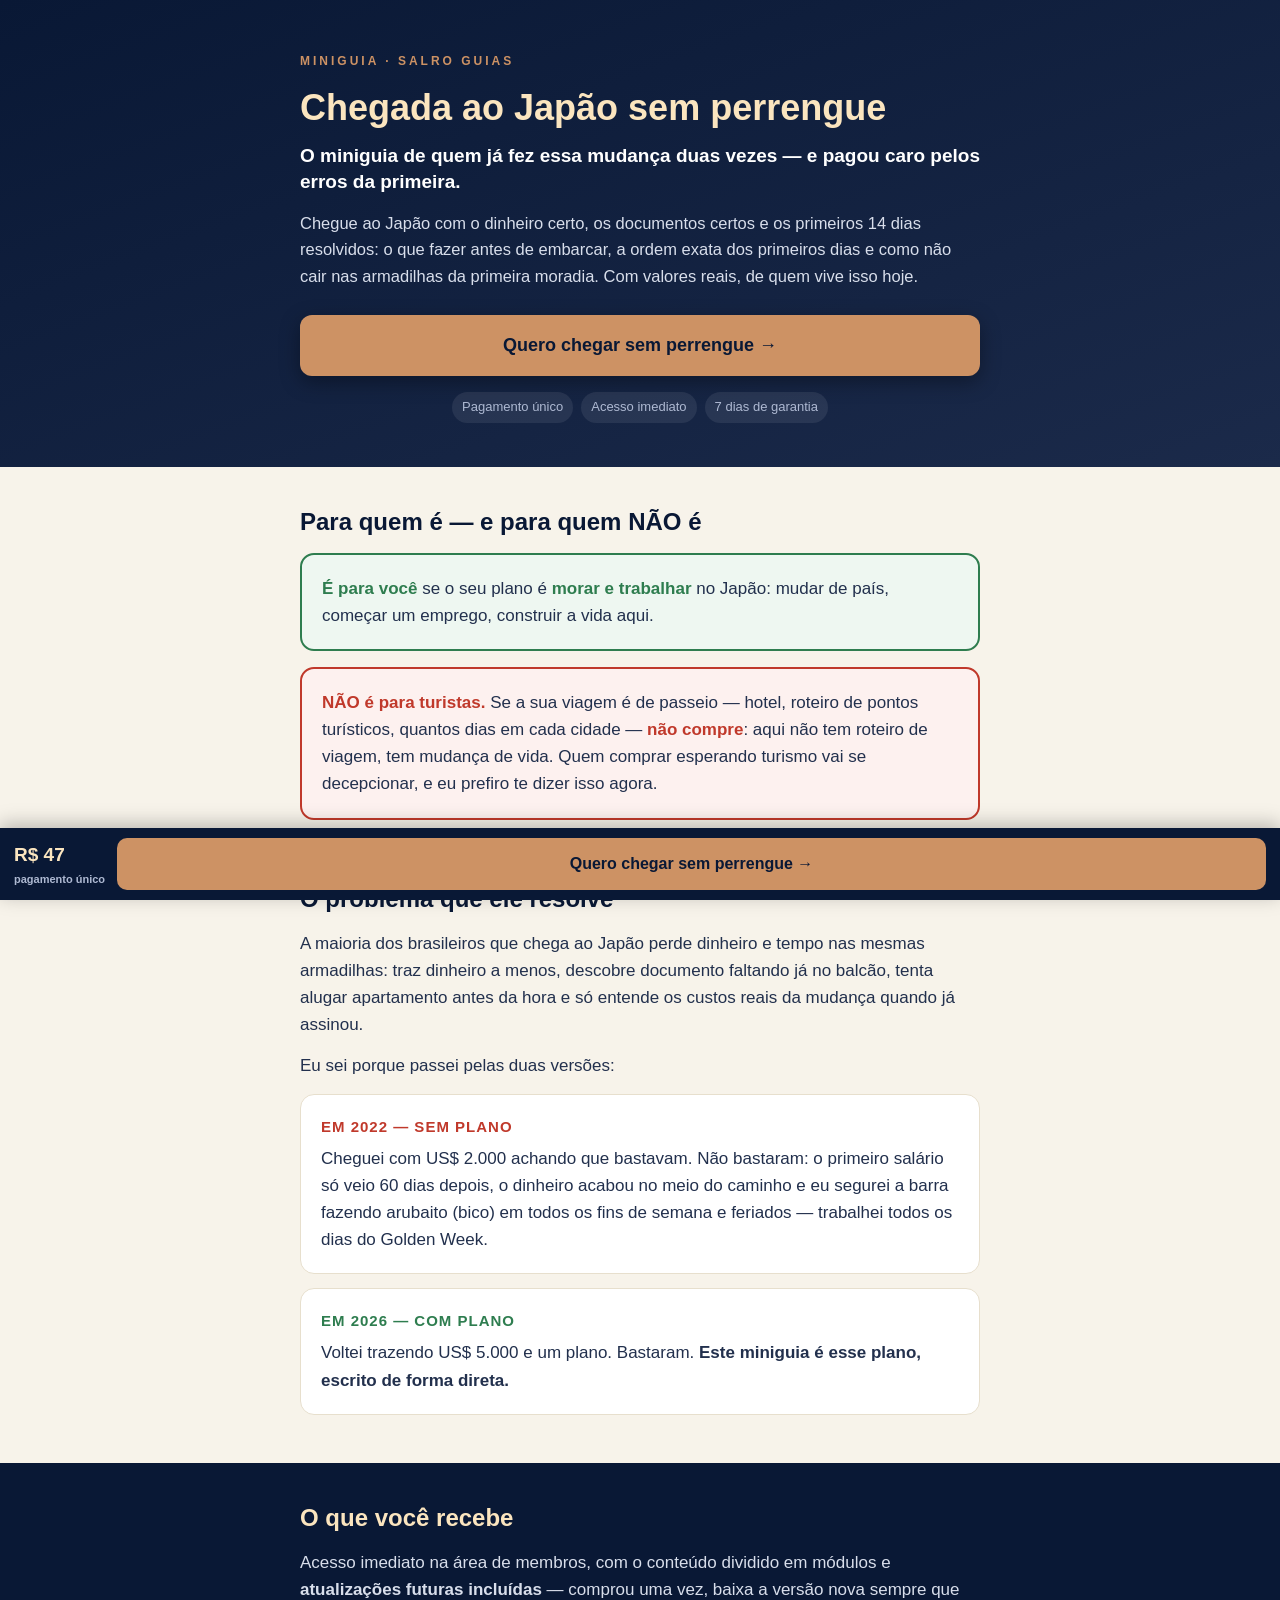
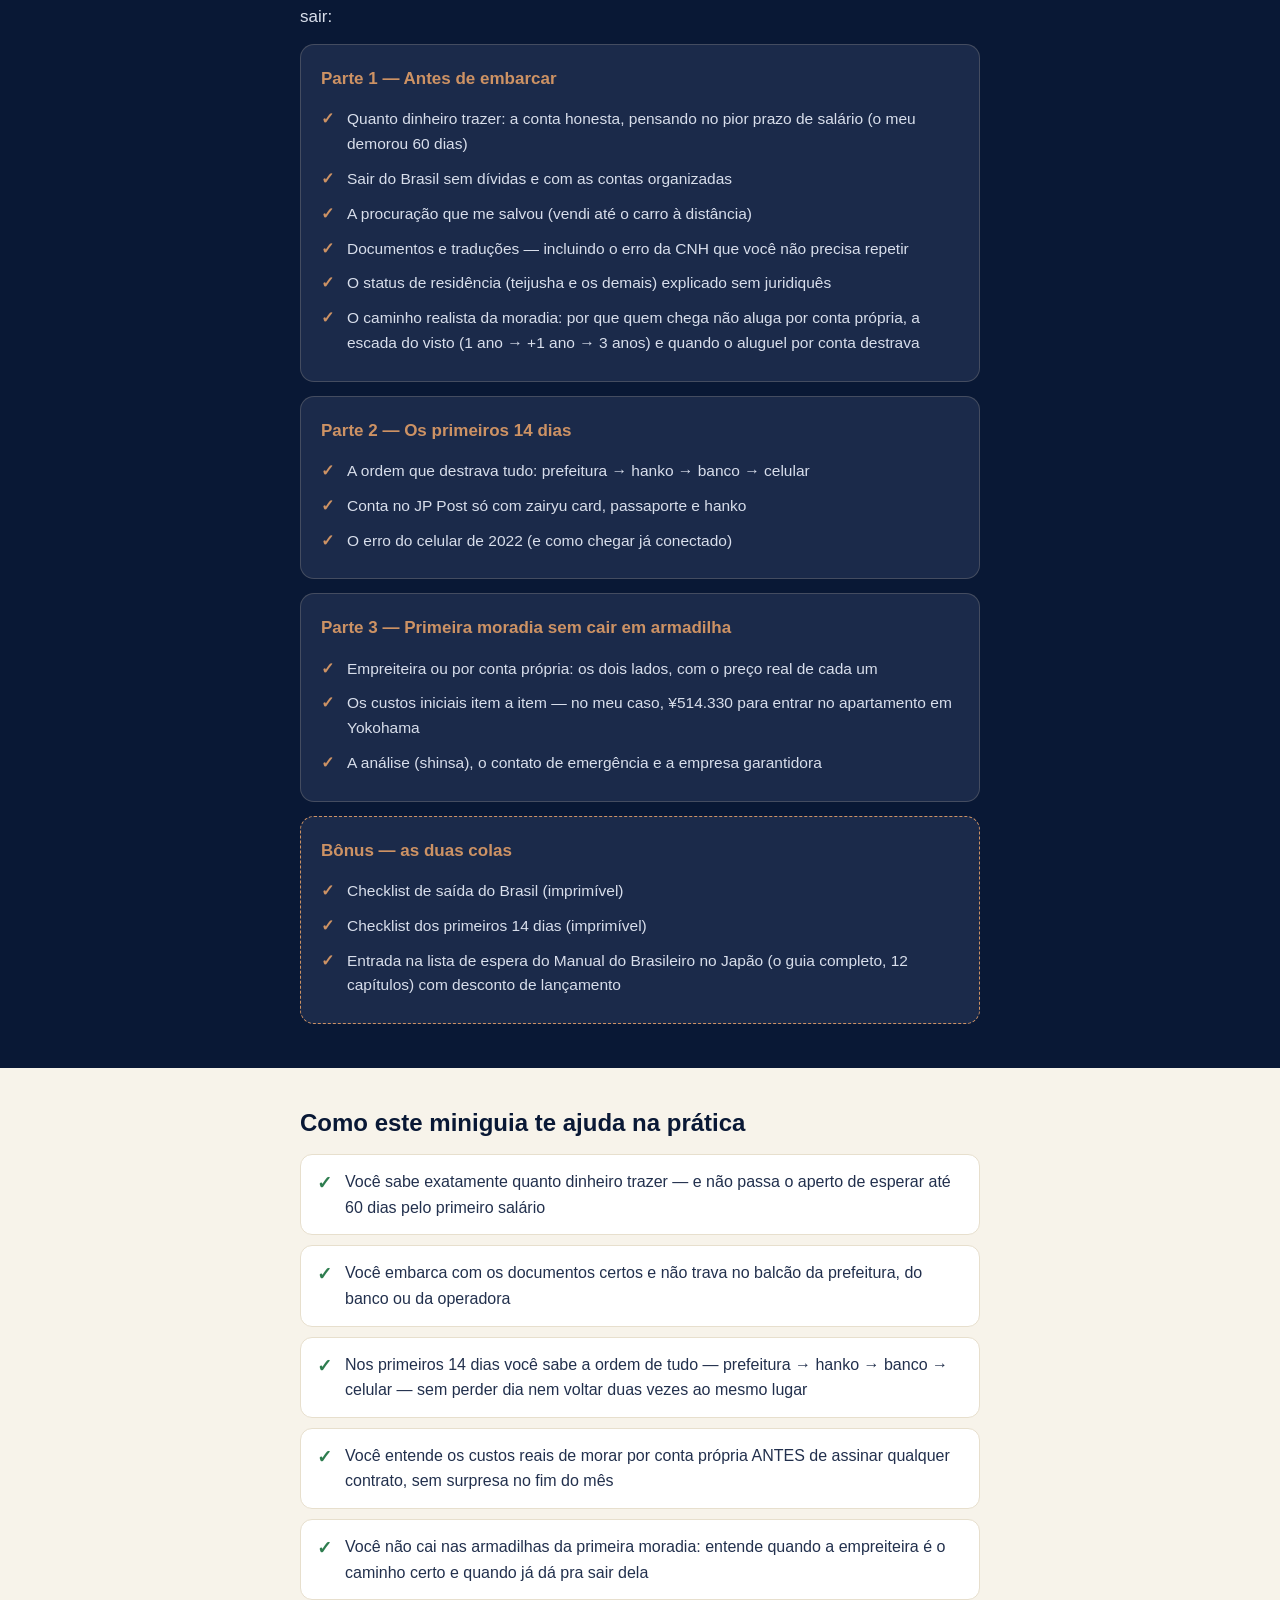
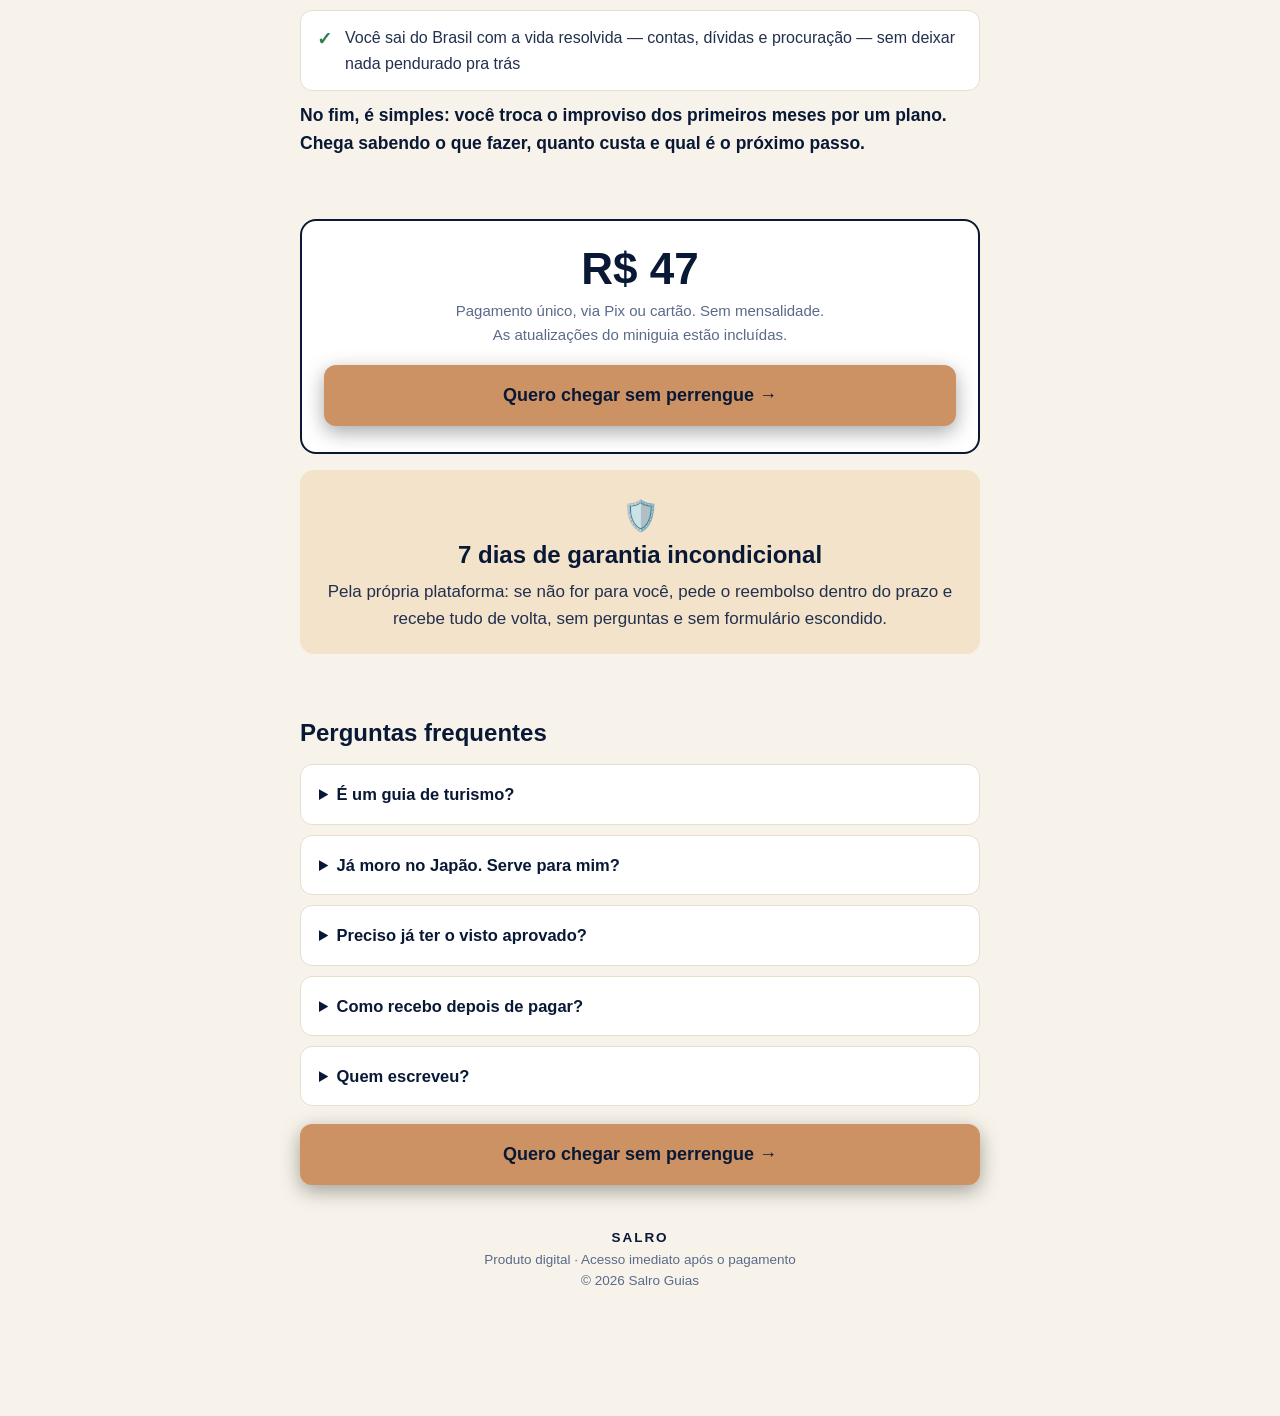
==== chegada/index.html @ 84d9bffd "Pagina de vendas do miniguia (funil) em /chegada" ====
<!DOCTYPE html>
<html lang="pt-BR">
<head>
<meta charset="UTF-8">
<meta name="viewport" content="width=device-width, initial-scale=1.0">
<title>Chegada ao Japão sem perrengue — Miniguia</title>
<meta name="description" content="O miniguia de quem já fez a mudança Brasil → Japão duas vezes: quanto dinheiro trazer, os documentos certos e os primeiros 14 dias resolvidos. Para quem vai morar e trabalhar no Japão — não é guia de turismo.">
<style>
  :root{
    --marinho:#091835; --marinho-tela:#1B2A4A; --creme:#FBE5BF; --papel:#F7F3EA;
    --tan:#CD9264; --texto:#22304d; --suave:#5a6a8a;
  }
  *{margin:0;padding:0;box-sizing:border-box}
  html{scroll-behavior:smooth}
  body{font-family:-apple-system,BlinkMacSystemFont,"Segoe UI",Roboto,Helvetica,Arial,sans-serif;background:var(--papel);color:var(--texto);line-height:1.6;font-size:17px}
  .wrap{max-width:720px;margin:0 auto;padding:0 20px}
  /* HERO */
  .hero{background:linear-gradient(160deg,var(--marinho) 0%,var(--marinho-tela) 100%);color:var(--creme);padding:52px 0 44px;text-align:left}
  .eyebrow{font-size:12px;letter-spacing:3px;text-transform:uppercase;color:var(--tan);font-weight:700;margin-bottom:16px}
  .hero h1{font-size:36px;line-height:1.15;font-weight:800;margin-bottom:14px}
  .hero .sub{font-size:19px;font-weight:600;color:#fff;margin-bottom:14px;line-height:1.4}
  .hero p{color:#d8deeb;font-size:16.5px;margin-bottom:26px}
  .cta{display:block;text-align:center;background:var(--tan);color:var(--marinho);font-weight:800;font-size:18px;padding:16px 22px;border-radius:12px;text-decoration:none;box-shadow:0 6px 20px rgba(0,0,0,.35)}
  .cta:active{transform:scale(.99)}
  .micro{display:flex;gap:8px;flex-wrap:wrap;justify-content:center;margin-top:16px;font-size:13px;color:#aeb9d2}
  .micro span{background:rgba(255,255,255,.08);padding:5px 10px;border-radius:999px}
  /* SEÇÕES */
  section{padding:40px 0 8px}
  h2{font-size:24px;line-height:1.25;color:var(--marinho);margin-bottom:16px;font-weight:800}
  p{margin-bottom:14px}
  .card{background:#fff;border:1px solid #e7dfcd;border-radius:14px;padding:20px;margin-bottom:16px}
  .warn{border:2px solid #c0392b;background:#fdf1ef}
  .warn strong{color:#c0392b}
  .ok{border:2px solid #2e7d4f;background:#eef7f1}
  .ok strong{color:#2e7d4f}
  .versus{display:grid;gap:14px}
  .versus .card{margin-bottom:0}
  .ano{font-weight:800;font-size:15px;letter-spacing:1px;text-transform:uppercase;margin-bottom:6px}
  .ruim .ano{color:#c0392b}.bom .ano{color:#2e7d4f}
  /* CONTEÚDO */
  .conteudo{background:var(--marinho);color:#e8ecf5;margin-top:40px;padding:40px 0 30px}
  .conteudo h2{color:var(--creme)}
  .parte{background:var(--marinho-tela);border:1px solid rgba(251,229,191,.18);border-radius:14px;padding:20px;margin-bottom:14px}
  .parte h3{color:var(--tan);font-size:17px;margin-bottom:10px}
  .parte ul{list-style:none}
  .parte li{padding:5px 0 5px 26px;position:relative;font-size:15.5px;color:#d8deeb}
  .parte li::before{content:"✓";position:absolute;left:0;color:var(--tan);font-weight:800}
  .bonus{border:1px dashed var(--tan)}
  /* BENEFÍCIOS */
  .beneficios ul{list-style:none}
  .beneficios li{background:#fff;border:1px solid #e7dfcd;border-radius:12px;padding:14px 16px 14px 44px;position:relative;margin-bottom:10px;font-size:16px}
  .beneficios li::before{content:"✓";position:absolute;left:16px;top:14px;color:#2e7d4f;font-weight:800;font-size:18px}
  .fecho{font-weight:700;color:var(--marinho);font-size:17.5px}
  /* PREÇO */
  .preco{background:#fff;border:2px solid var(--marinho);border-radius:16px;padding:26px 22px;text-align:center;margin-bottom:16px}
  .preco .valor{font-size:44px;font-weight:800;color:var(--marinho);line-height:1}
  .preco .cond{color:var(--suave);font-size:15px;margin:8px 0 18px}
  /* GARANTIA */
  .garantia{background:#f3e3cb;border-radius:14px;padding:22px;text-align:center;margin-bottom:16px}
  .garantia .selo{font-size:30px}
  .garantia h2{margin-bottom:8px}
  /* FAQ */
  details{background:#fff;border:1px solid #e7dfcd;border-radius:12px;padding:16px 18px;margin-bottom:10px}
  summary{font-weight:700;color:var(--marinho);cursor:pointer;font-size:16.5px}
  details p{margin:10px 0 2px;font-size:15.5px;color:var(--texto)}
  /* FOOTER */
  footer{padding:34px 0 110px;text-align:center;color:var(--suave);font-size:13.5px}
  footer .marca{font-weight:800;letter-spacing:2px;color:var(--marinho)}
  /* CTA FIXO */
  .sticky{position:fixed;left:0;right:0;bottom:0;background:var(--marinho);padding:10px 14px calc(10px + env(safe-area-inset-bottom));display:flex;align-items:center;gap:12px;z-index:50;box-shadow:0 -4px 18px rgba(0,0,0,.25)}
  .sticky .pv{color:var(--creme);font-weight:800;font-size:19px;white-space:nowrap}
  .sticky .pv small{display:block;font-size:11px;font-weight:600;color:#aeb9d2}
  .sticky a{flex:1;text-align:center;background:var(--tan);color:var(--marinho);font-weight:800;padding:13px 10px;border-radius:10px;text-decoration:none;font-size:16px}
</style>
</head>
<body>

<header class="hero">
  <div class="wrap">
    <div class="eyebrow">Miniguia · Salro Guias</div>
    <h1>Chegada ao Japão sem perrengue</h1>
    <div class="sub">O miniguia de quem já fez essa mudança duas vezes — e pagou caro pelos erros da primeira.</div>
    <p>Chegue ao Japão com o dinheiro certo, os documentos certos e os primeiros 14 dias resolvidos: o que fazer antes de embarcar, a ordem exata dos primeiros dias e como não cair nas armadilhas da primeira moradia. Com valores reais, de quem vive isso hoje.</p>
    <a class="cta" href="https://pay.kiwify.com.br/tS1xE5X">Quero chegar sem perrengue →</a>
    <div class="micro"><span>Pagamento único</span><span>Acesso imediato</span><span>7 dias de garantia</span></div>
  </div>
</header>

<section>
  <div class="wrap">
    <h2>Para quem é — e para quem NÃO é</h2>
    <div class="card ok">
      <p style="margin:0"><strong>É para você</strong> se o seu plano é <strong>morar e trabalhar</strong> no Japão: mudar de país, começar um emprego, construir a vida aqui.</p>
    </div>
    <div class="card warn">
      <p style="margin:0"><strong>NÃO é para turistas.</strong> Se a sua viagem é de passeio — hotel, roteiro de pontos turísticos, quantos dias em cada cidade — <strong>não compre</strong>: aqui não tem roteiro de viagem, tem mudança de vida. Quem comprar esperando turismo vai se decepcionar, e eu prefiro te dizer isso agora.</p>
    </div>
  </div>
</section>

<section>
  <div class="wrap">
    <h2>O problema que ele resolve</h2>
    <p>A maioria dos brasileiros que chega ao Japão perde dinheiro e tempo nas mesmas armadilhas: traz dinheiro a menos, descobre documento faltando já no balcão, tenta alugar apartamento antes da hora e só entende os custos reais da mudança quando já assinou.</p>
    <p>Eu sei porque passei pelas duas versões:</p>
    <div class="versus">
      <div class="card ruim">
        <div class="ano">Em 2022 — sem plano</div>
        <p style="margin:0">Cheguei com US$ 2.000 achando que bastavam. Não bastaram: o primeiro salário só veio 60 dias depois, o dinheiro acabou no meio do caminho e eu segurei a barra fazendo arubaito (bico) em todos os fins de semana e feriados — trabalhei todos os dias do Golden Week.</p>
      </div>
      <div class="card bom">
        <div class="ano">Em 2026 — com plano</div>
        <p style="margin:0">Voltei trazendo US$ 5.000 e um plano. Bastaram. <strong>Este miniguia é esse plano, escrito de forma direta.</strong></p>
      </div>
    </div>
  </div>
</section>

<div class="conteudo">
  <div class="wrap">
    <h2>O que você recebe</h2>
    <p style="color:#d8deeb">Acesso imediato na área de membros, com o conteúdo dividido em módulos e <strong>atualizações futuras incluídas</strong> — comprou uma vez, baixa a versão nova sempre que sair:</p>

    <div class="parte">
      <h3>Parte 1 — Antes de embarcar</h3>
      <ul>
        <li>Quanto dinheiro trazer: a conta honesta, pensando no pior prazo de salário (o meu demorou 60 dias)</li>
        <li>Sair do Brasil sem dívidas e com as contas organizadas</li>
        <li>A procuração que me salvou (vendi até o carro à distância)</li>
        <li>Documentos e traduções — incluindo o erro da CNH que você não precisa repetir</li>
        <li>O status de residência (teijusha e os demais) explicado sem juridiquês</li>
        <li>O caminho realista da moradia: por que quem chega não aluga por conta própria, a escada do visto (1 ano → +1 ano → 3 anos) e quando o aluguel por conta destrava</li>
      </ul>
    </div>

    <div class="parte">
      <h3>Parte 2 — Os primeiros 14 dias</h3>
      <ul>
        <li>A ordem que destrava tudo: prefeitura → hanko → banco → celular</li>
        <li>Conta no JP Post só com zairyu card, passaporte e hanko</li>
        <li>O erro do celular de 2022 (e como chegar já conectado)</li>
      </ul>
    </div>

    <div class="parte">
      <h3>Parte 3 — Primeira moradia sem cair em armadilha</h3>
      <ul>
        <li>Empreiteira ou por conta própria: os dois lados, com o preço real de cada um</li>
        <li>Os custos iniciais item a item — no meu caso, ¥514.330 para entrar no apartamento em Yokohama</li>
        <li>A análise (shinsa), o contato de emergência e a empresa garantidora</li>
      </ul>
    </div>

    <div class="parte bonus">
      <h3>Bônus — as duas colas</h3>
      <ul>
        <li>Checklist de saída do Brasil (imprimível)</li>
        <li>Checklist dos primeiros 14 dias (imprimível)</li>
        <li>Entrada na lista de espera do Manual do Brasileiro no Japão (o guia completo, 12 capítulos) com desconto de lançamento</li>
      </ul>
    </div>
  </div>
</div>

<section class="beneficios">
  <div class="wrap">
    <h2>Como este miniguia te ajuda na prática</h2>
    <ul>
      <li>Você sabe exatamente quanto dinheiro trazer — e não passa o aperto de esperar até 60 dias pelo primeiro salário</li>
      <li>Você embarca com os documentos certos e não trava no balcão da prefeitura, do banco ou da operadora</li>
      <li>Nos primeiros 14 dias você sabe a ordem de tudo — prefeitura → hanko → banco → celular — sem perder dia nem voltar duas vezes ao mesmo lugar</li>
      <li>Você entende os custos reais de morar por conta própria ANTES de assinar qualquer contrato, sem surpresa no fim do mês</li>
      <li>Você não cai nas armadilhas da primeira moradia: entende quando a empreiteira é o caminho certo e quando já dá pra sair dela</li>
      <li>Você sai do Brasil com a vida resolvida — contas, dívidas e procuração — sem deixar nada pendurado pra trás</li>
    </ul>
    <p class="fecho">No fim, é simples: você troca o improviso dos primeiros meses por um plano. Chega sabendo o que fazer, quanto custa e qual é o próximo passo.</p>
  </div>
</section>

<section>
  <div class="wrap">
    <div class="preco">
      <div class="valor">R$ 47</div>
      <div class="cond">Pagamento único, via Pix ou cartão. Sem mensalidade.<br>As atualizações do miniguia estão incluídas.</div>
      <a class="cta" href="https://pay.kiwify.com.br/tS1xE5X">Quero chegar sem perrengue →</a>
    </div>
    <div class="garantia">
      <div class="selo">🛡️</div>
      <h2>7 dias de garantia incondicional</h2>
      <p style="margin:0">Pela própria plataforma: se não for para você, pede o reembolso dentro do prazo e recebe tudo de volta, sem perguntas e sem formulário escondido.</p>
    </div>
  </div>
</section>

<section>
  <div class="wrap">
    <h2>Perguntas frequentes</h2>
    <details>
      <summary>É um guia de turismo?</summary>
      <p>Não. É para quem vai morar e trabalhar no Japão. Para turismo, ele não serve — de propósito.</p>
    </details>
    <details>
      <summary>Já moro no Japão. Serve para mim?</summary>
      <p>A Parte 3 (moradia por conta própria, custos reais, análise) foi feita para quem já estabilizou e quer sair do apartamento da empreiteira. As Partes 1 e 2 são para quem ainda vai embarcar.</p>
    </details>
    <details>
      <summary>Preciso já ter o visto aprovado?</summary>
      <p>Não. A Parte 1 ajuda justamente quem está se preparando — dinheiro, documentos e o caminho do status de residência entram antes do embarque.</p>
    </details>
    <details>
      <summary>Como recebo depois de pagar?</summary>
      <p>A plataforma libera seu acesso à área de membros na hora: você entra com seu login, lê/baixa os módulos e recebe as atualizações por e-mail.</p>
    </details>
    <details>
      <summary>Quem escreveu?</summary>
      <p>Um brasileiro que mora e trabalha no Japão e fez essa mudança duas vezes (2022 e 2026). Nada aqui é teoria copiada: são os meus números, os meus erros e o que funcionou na prática.</p>
    </details>
    <a class="cta" href="https://pay.kiwify.com.br/tS1xE5X" style="margin-top:18px">Quero chegar sem perrengue →</a>
  </div>
</section>

<footer>
  <div class="wrap">
    <div class="marca">SALRO</div>
    <p>Produto digital · Acesso imediato após o pagamento<br>© 2026 Salro Guias</p>
  </div>
</footer>

<div class="sticky">
  <div class="pv">R$ 47<small>pagamento único</small></div>
  <a href="https://pay.kiwify.com.br/tS1xE5X">Quero chegar sem perrengue →</a>
</div>

</body>
</html>
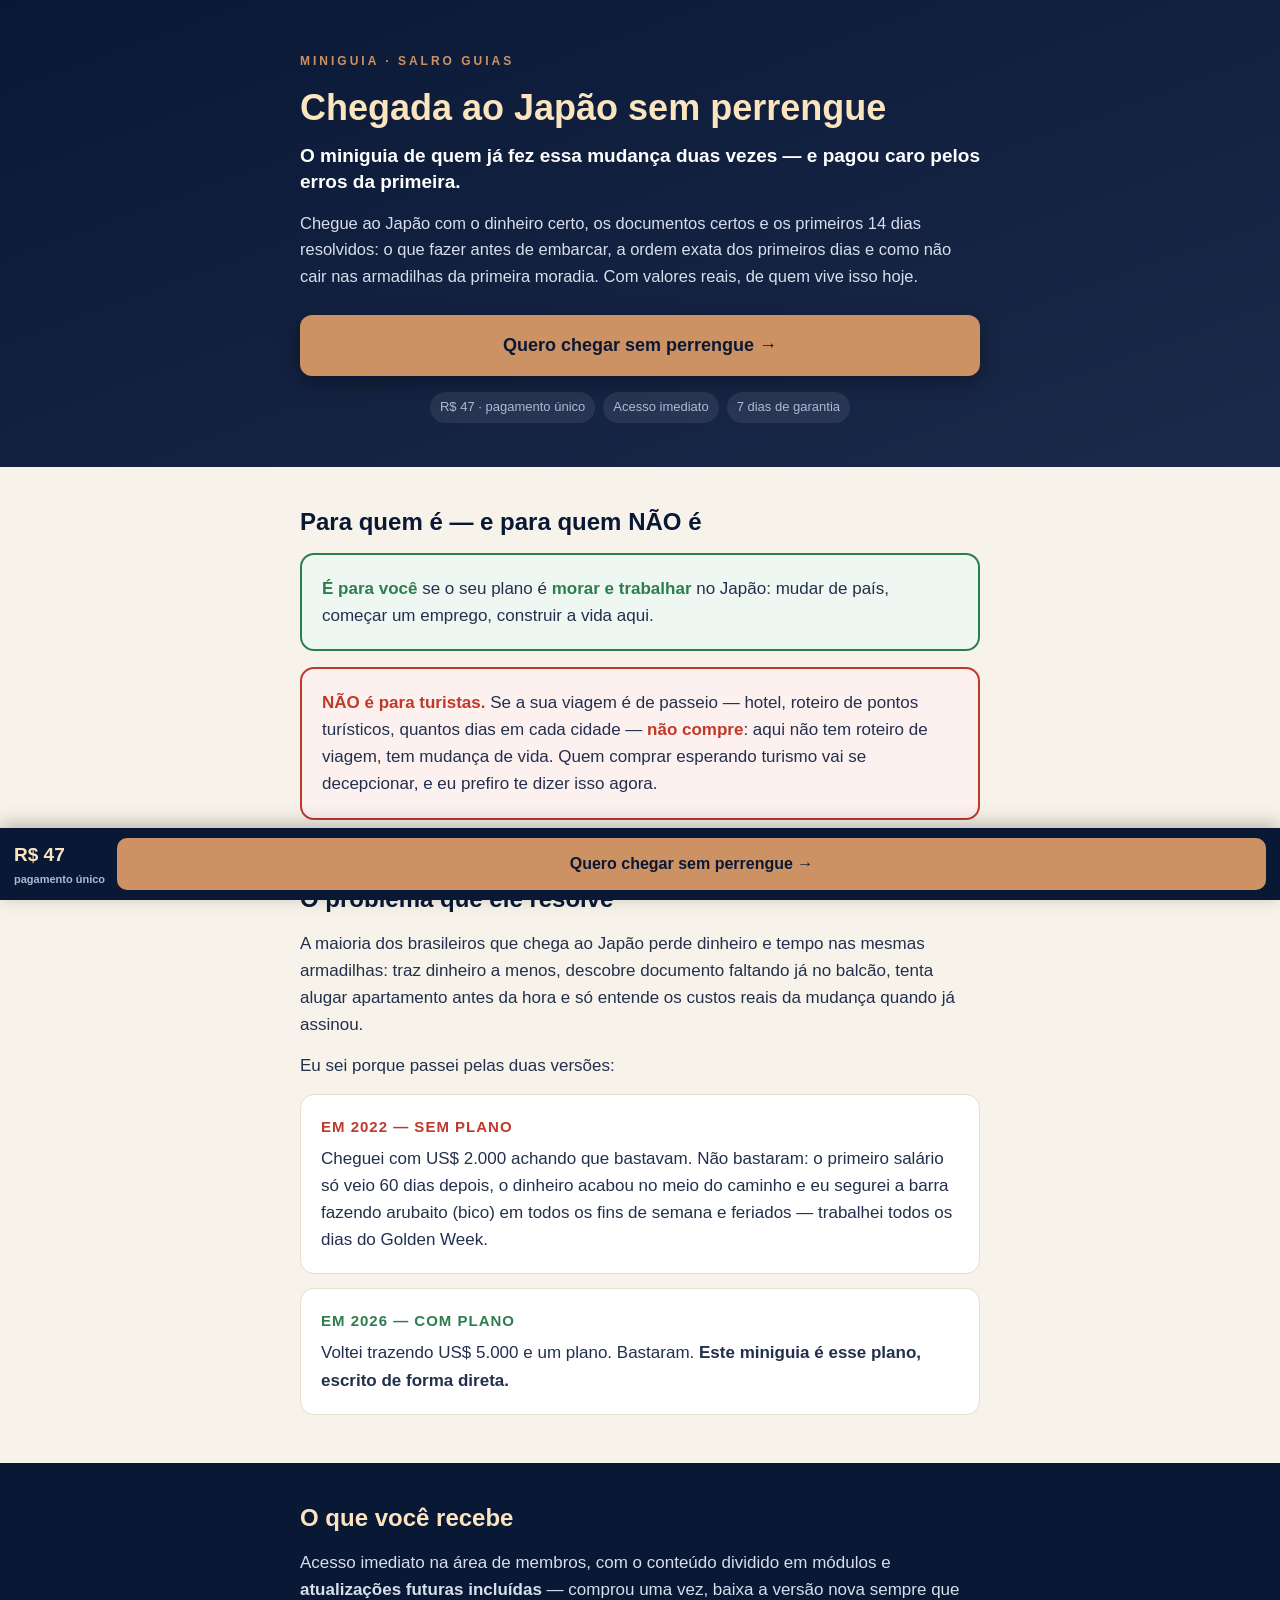
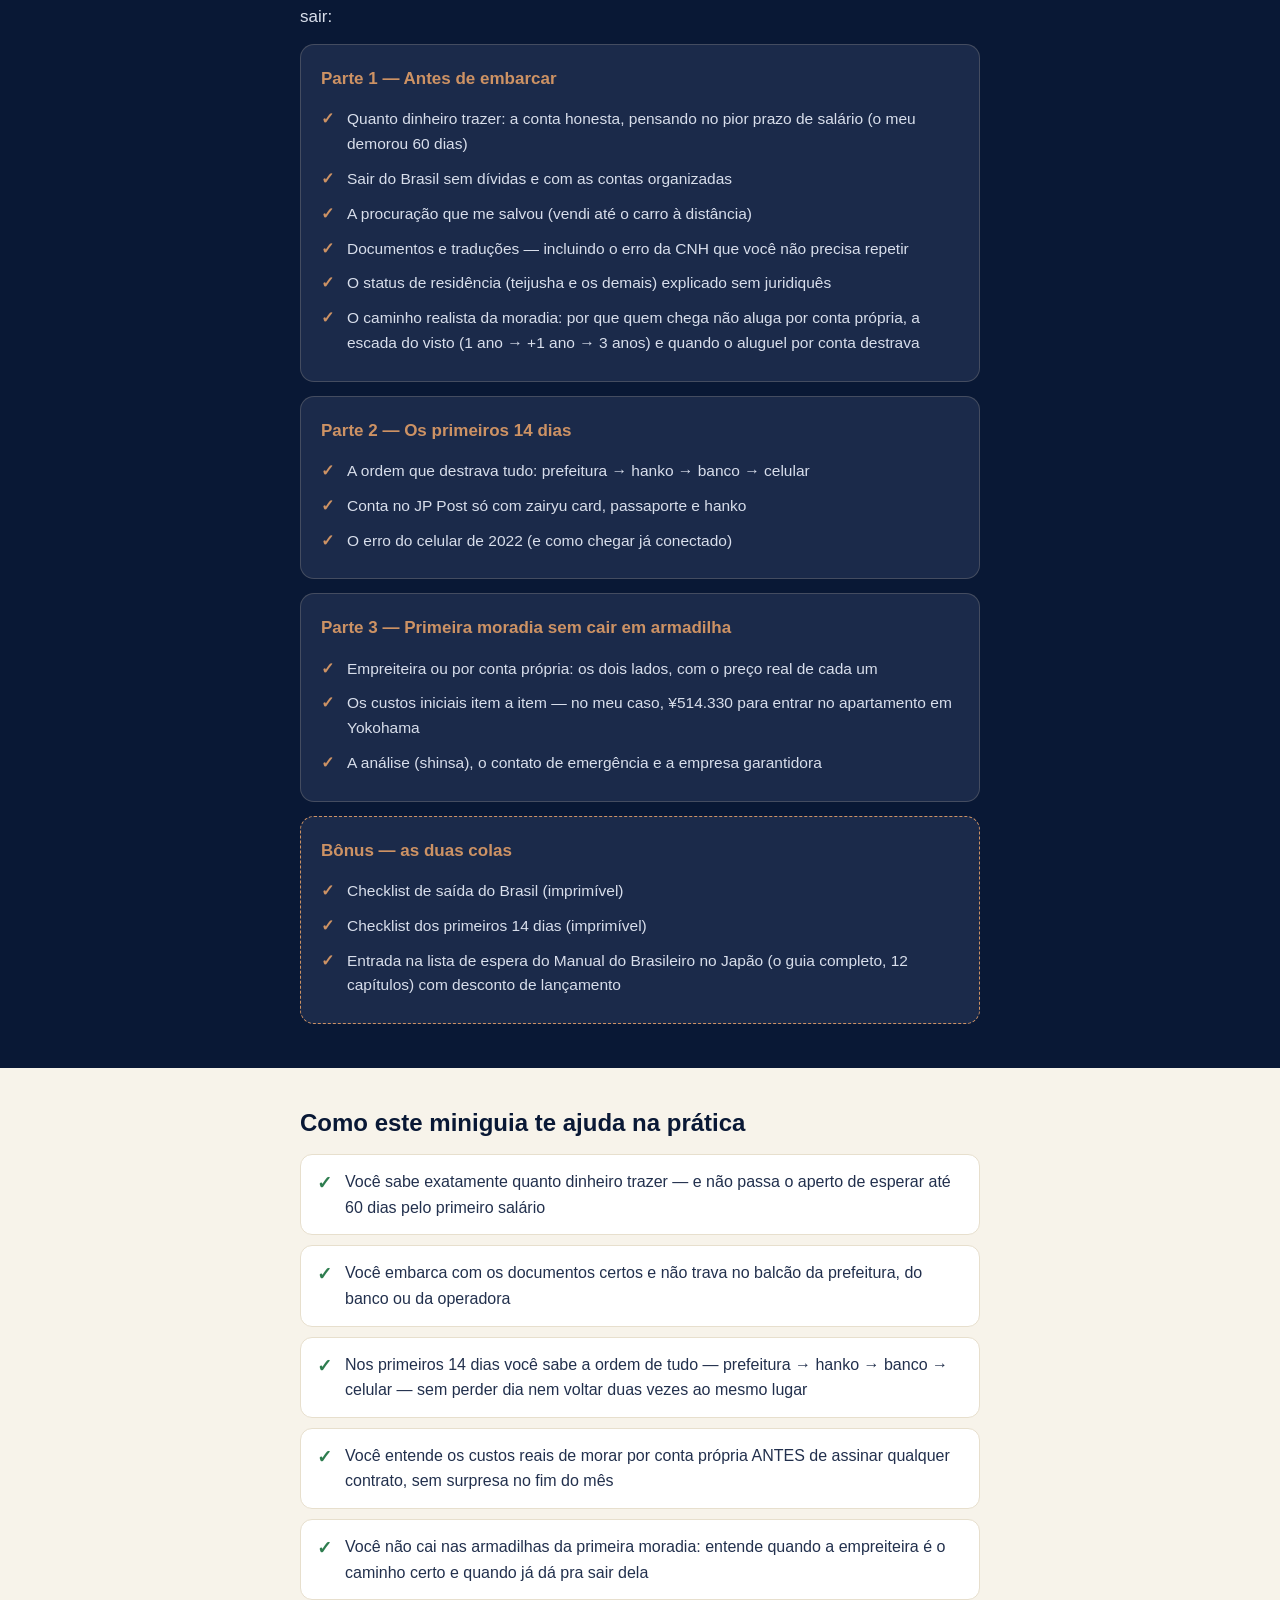
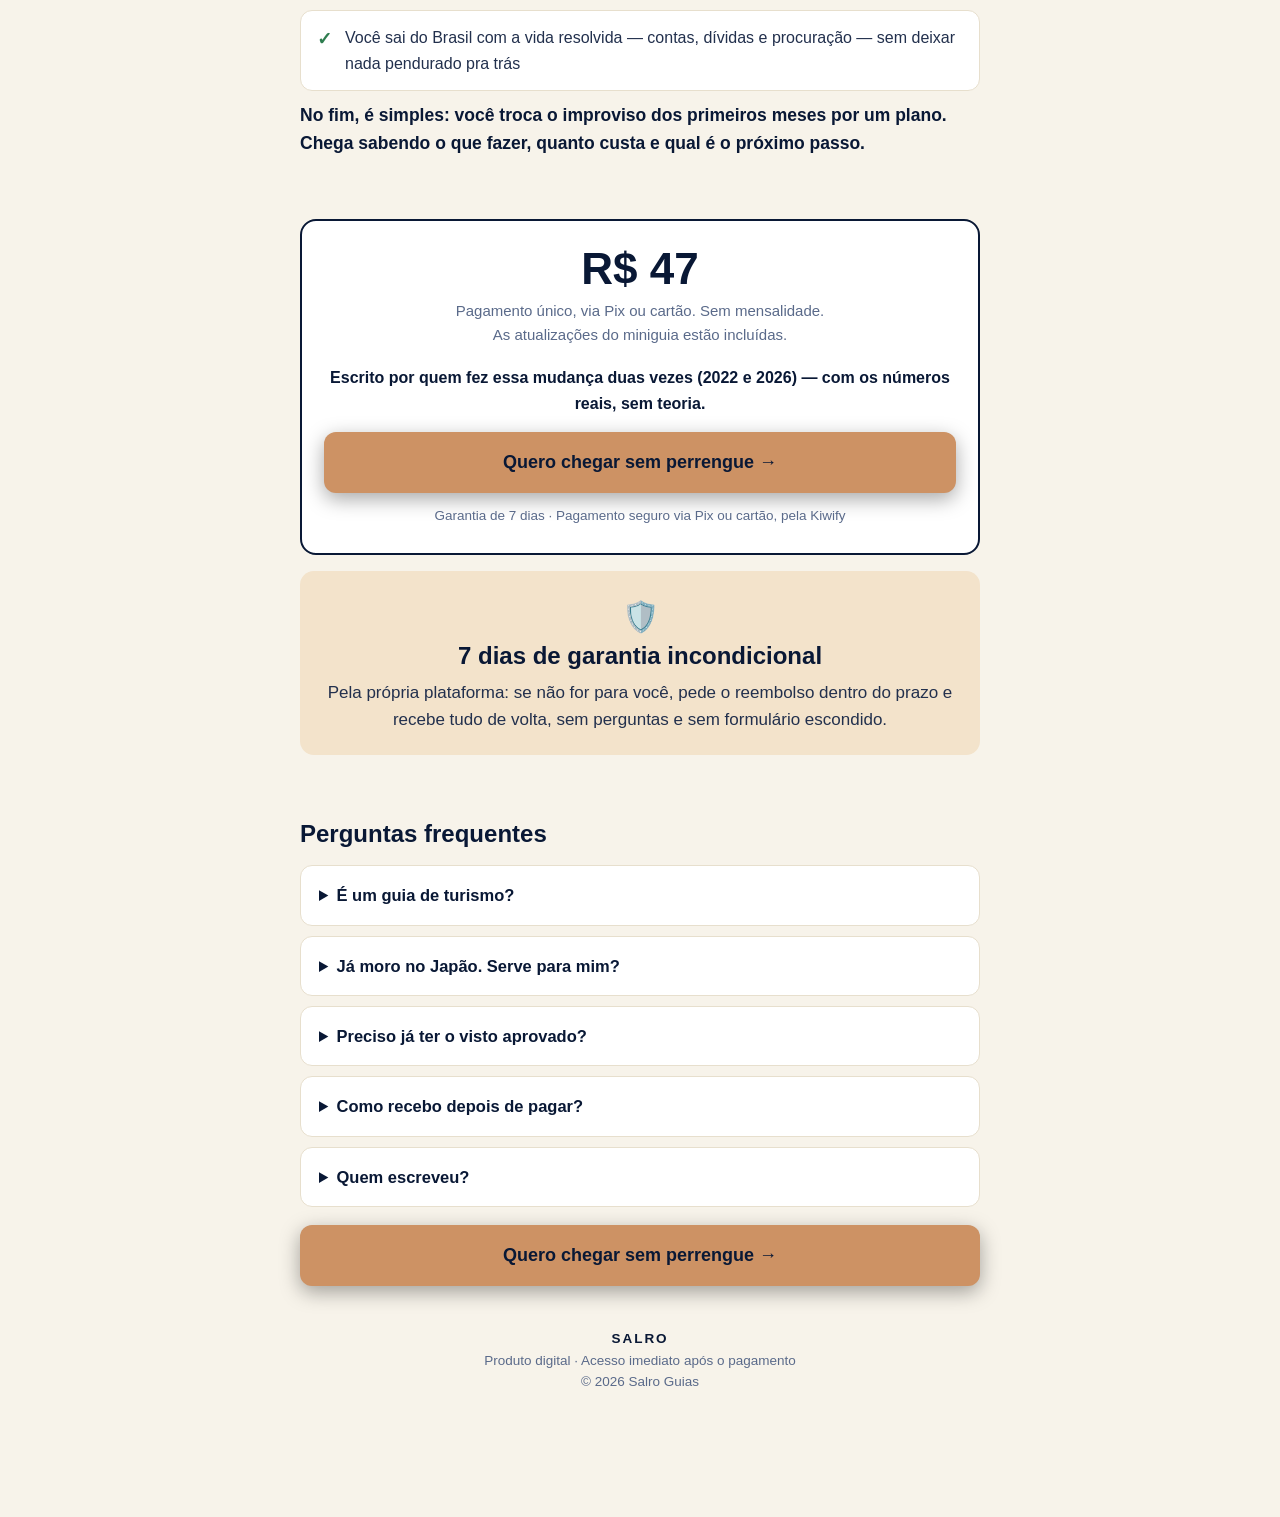
==== commit 131b6480: "Pagina de vendas: 3 ajustes da auditoria (preco no hero, prova real e linha de confianca no cartao d" ====
--- a/chegada/index.html
+++ b/chegada/index.html
@@ -55,6 +55,8 @@
   .preco{background:#fff;border:2px solid var(--marinho);border-radius:16px;padding:26px 22px;text-align:center;margin-bottom:16px}
   .preco .valor{font-size:44px;font-weight:800;color:var(--marinho);line-height:1}
   .preco .cond{color:var(--suave);font-size:15px;margin:8px 0 18px}
+  .preco .prova{font-weight:700;color:var(--marinho);font-size:16px;margin-bottom:16px}
+  .preco .confianca{font-size:13.5px;color:var(--suave);margin-top:12px}
   /* GARANTIA */
   .garantia{background:#f3e3cb;border-radius:14px;padding:22px;text-align:center;margin-bottom:16px}
   .garantia .selo{font-size:30px}
@@ -82,7 +84,7 @@
     <div class="sub">O miniguia de quem já fez essa mudança duas vezes — e pagou caro pelos erros da primeira.</div>
     <p>Chegue ao Japão com o dinheiro certo, os documentos certos e os primeiros 14 dias resolvidos: o que fazer antes de embarcar, a ordem exata dos primeiros dias e como não cair nas armadilhas da primeira moradia. Com valores reais, de quem vive isso hoje.</p>
     <a class="cta" href="https://pay.kiwify.com.br/tS1xE5X">Quero chegar sem perrengue →</a>
-    <div class="micro"><span>Pagamento único</span><span>Acesso imediato</span><span>7 dias de garantia</span></div>
+    <div class="micro"><span>R$ 47 · pagamento único</span><span>Acesso imediato</span><span>7 dias de garantia</span></div>
   </div>
 </header>
 
@@ -182,7 +184,9 @@
     <div class="preco">
       <div class="valor">R$ 47</div>
       <div class="cond">Pagamento único, via Pix ou cartão. Sem mensalidade.<br>As atualizações do miniguia estão incluídas.</div>
+      <p class="prova">Escrito por quem fez essa mudança duas vezes (2022 e 2026) — com os números reais, sem teoria.</p>
       <a class="cta" href="https://pay.kiwify.com.br/tS1xE5X">Quero chegar sem perrengue →</a>
+      <div class="confianca">Garantia de 7 dias · Pagamento seguro via Pix ou cartão, pela Kiwify</div>
     </div>
     <div class="garantia">
       <div class="selo">🛡️</div>
